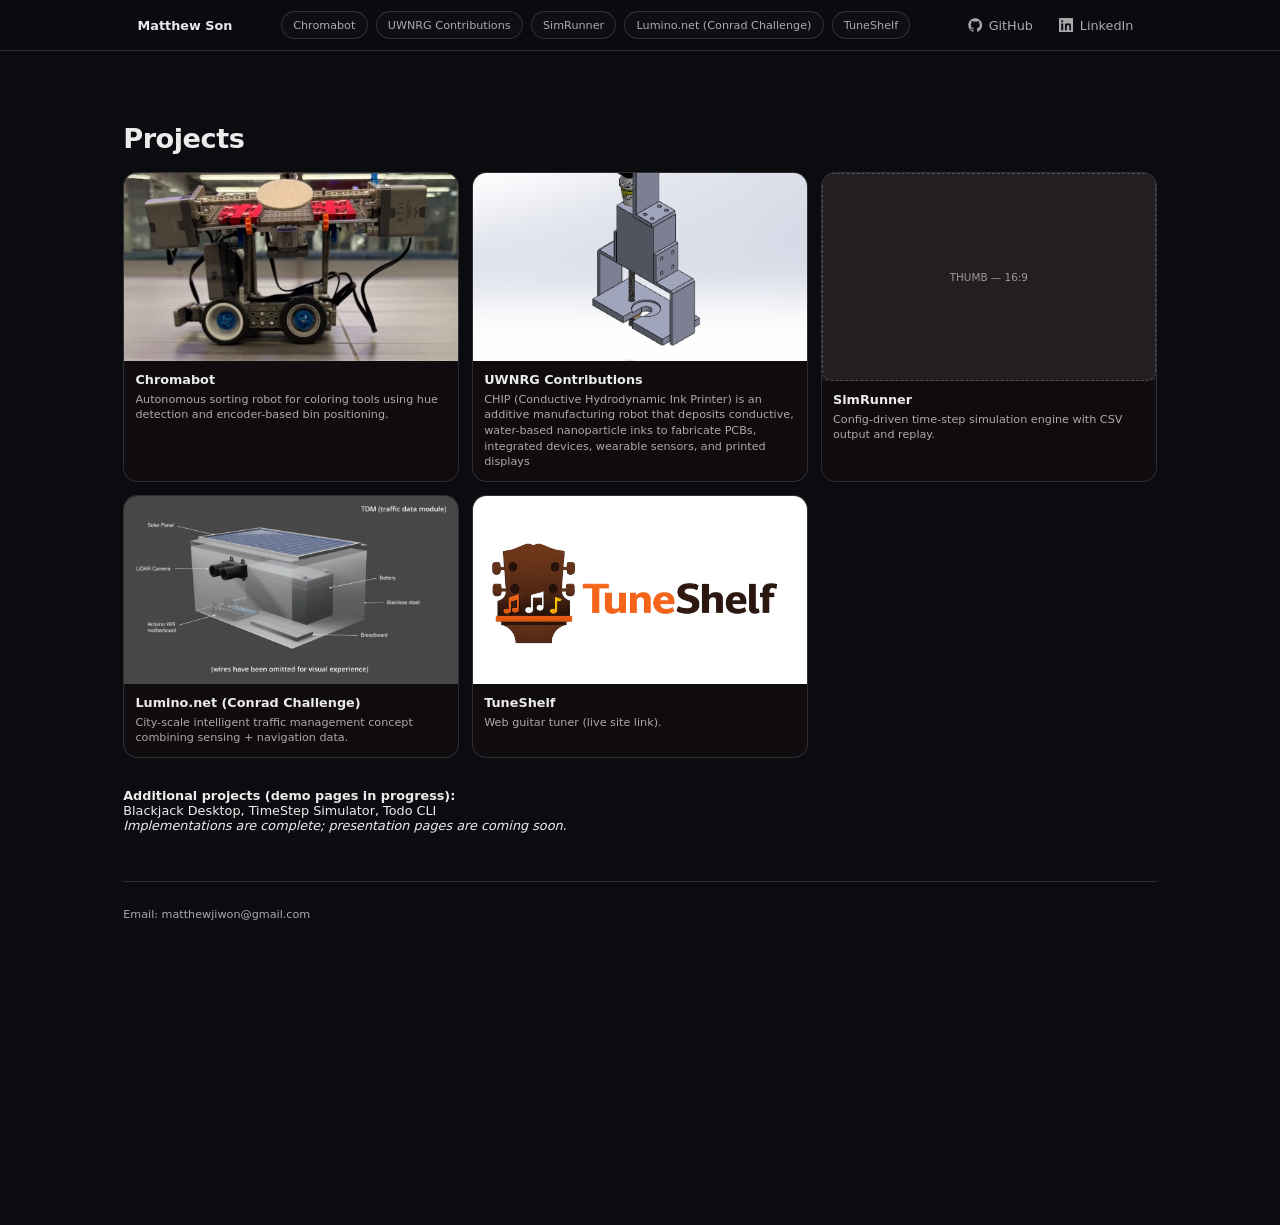
==== index.html @ 1062e2ce "upload 1" ====
<!doctype html>
<html lang="en">
<head>
  <meta charset="UTF-8" />
  <meta name="viewport" content="width=device-width, initial-scale=1.0" />
  <title>Matthew Son — Portfolio</title>

  <link rel="stylesheet" href="./styles.css" />
  <script defer src="./projects.js"></script>
  <script defer src="./site.js"></script>
</head>

<body>
  <header class="topbar">
    <div class="topbar-inner">
      <a class="brand" href="index.html">Matthew Son</a>

      <nav id="pillbar" class="pills" aria-label="Project navigation"></nav>

      <div class="links">
        <a class="link" href="https://github.com/Fahrenheit194" target="_blank" rel="noreferrer noopener">
          <svg class="link-icon" viewBox="0 0 24 24" aria-hidden="true">
            <path d="M12 .5C5.73.5.5 5.73.5 12c0 5.09 3.29 9.4 7.86 10.92.58.11.79-.25.79-.56 0-.28-.01-1.02-.02-2-3.2.7-3.88-1.54-3.88-1.54-.53-1.35-1.3-1.7-1.3-1.7-1.06-.72.08-.71.08-.71 1.17.08 1.79 1.2 1.79 1.2 1.04 1.78 2.72 1.26 3.38.97.11-.76.41-1.26.74-1.55-2.55-.29-5.23-1.28-5.23-5.7 0-1.26.45-2.3 1.2-3.11-.12-.29-.52-1.46.11-3.05 0 0 .98-.31 3.22 1.19.94-.26 1.95-.39 2.95-.39s2.01.13 2.95.39c2.24-1.5 3.22-1.19 3.22-1.19.63 1.59.24 2.76.12 3.05.75.81 1.2 1.85 1.2 3.11 0 4.43-2.68 5.41-5.24 5.69.42.36.8 1.09.8 2.2 0 1.58-.01 2.86-.01 3.25 0 .31.2.68.8.56C20.21 21.4 23.5 17.09 23.5 12 23.5 5.73 18.27.5 12 .5z"/>
          </svg>
          GitHub
        </a>
        <a class="link" href="https://www.linkedin.com/in/matthew-son-9945b1332/" target="_blank" rel="noreferrer noopener">
          <svg class="link-icon" viewBox="0 0 24 24" aria-hidden="true">
            <path d="M22.225 0H1.771C.792 0 0 .771 0 1.723v20.554C0 23.229.792 24 1.77 24h20.455C23.2 24 24 23.229 24 22.277V1.723C24 .771 23.2 0 22.225 0zM7.058 20.452H3.727V9h3.331v11.452zM5.337 7.433a1.825 1.825 0 1 1 0-3.649 1.825 1.825 0 0 1 0 3.649zM20.447 20.452H17.2V14.8c0-1.344-.027-3.073-1.873-3.073-1.873 0-2.16 1.462-2.16 2.973v5.752H9.92V9h3.115v1.561h.045c.434-.822 1.494-1.69 3.073-1.69 3.287 0 3.89 2.164 3.89 4.979v6.602z"/>
          </svg>
          LinkedIn
        </a>
      </div>
    </div>
  </header>

  <main class="page">
    <section class="intro">
      <h1>Projects</h1>
    </section>

    <section id="grid" class="cards"></section>

  <div class="projects-grid">
    <!-- project cards -->
  </div>

  <div class="projects-note">
    <br /><br /><strong>Additional projects (demo pages in progress):</strong><br />
    Blackjack Desktop, TimeStep Simulator, Todo CLI<br />
    <em>Implementations are complete; presentation pages are coming soon.</em>
  </div>

    <footer class="footer">
      <p>Email: <a href="mailto:matthewjiwon@gmail.com">matthewjiwon@gmail.com</a></p>
    </footer>
  </main>
</body>
</html>
---- styles.css ----
:root{
  --bg:#0b0c10;
  --text:rgba(255,255,255,0.92);
  --muted:rgba(255,255,255,0.65);
  --border:rgba(255,255,255,0.14);
  --panel:rgba(170, 23, 23, 0.03);
  --max: 1292px; /* allow three 420px cards + 2*16px gaps */
  --cards-max: calc(420px * 3 + 16px * 2);
}

*{ box-sizing:border-box; }
body{
  margin:0;
  font-family: system-ui, -apple-system, Segoe UI, Roboto, sans-serif;
  background:var(--bg);
  color:var(--text);
}
a{ color:inherit; text-decoration:none; }
a:hover{ text-decoration:underline; }

.page{
  max-width:var(--max);
  margin:0 auto;
  padding:90px 18px 60px;
}
@media (min-width: 900px){
  .page{
    /* shift content slightly left by removing side padding on wide screens */
    padding-left: 0;
    padding-right: 0;
  }
}

/* Top bar */
.topbar{
  position:sticky;
  top:0;
  z-index:10;
  background:rgba(11,12,16,0.88);
  border-bottom:1px solid var(--border);
  backdrop-filter: blur(10px);
}
.topbar-inner{
  max-width:var(--max);
  margin:0 auto;
  padding:12px 18px;
  display:grid;
  grid-template-columns:auto 1fr auto;
  gap:12px;
  align-items:center;
}
.brand{ font-weight:650; }

.links{ display:flex; gap:10px; }
.link{
  color:var(--muted);
  padding:8px 10px;
  border-radius:999px;
  border:1px solid transparent;
  display: inline-flex;
  align-items: center;
  gap: 8px;
}
.link:hover{
  text-decoration:underline;
  border-color:transparent;
  background:transparent;
}
.link-icon{
  width: 18px;
  height: 18px;
  display: block;
  fill: currentColor;
}

/* Pills */
.pills{
  display:flex;
  gap:10px;
  justify-content:center;
  overflow-x:auto;
  scrollbar-width:none;
  padding:2px 2px;
}
.pills::-webkit-scrollbar{ display:none; }

.pill{
  padding:8px 14px;
  border-radius:999px;
  border:1px solid var(--border);
  font-size:14px;
  color:var(--muted);
  white-space:nowrap;
  background:rgba(255,255,255,0.02);
}
.pill:hover{
  text-decoration:none;
  color:var(--text);
  background:rgba(255,255,255,0.06);
}
.pill.active{
  color:var(--text);
  background:rgba(255,255,255,0.10);
}

/* Intro */
.intro{
  width: min(100%, min(var(--max), var(--cards-max)));
  margin: 0 auto;
}
.intro h1{
  margin:0 0 8px;
  font-size:34px;
  letter-spacing:-0.6px;
}
.sub{
  margin:0;
  color:var(--muted);
}

/* Cards (home) */
.cards{
  margin-top:22px;
  display:grid;
  grid-template-columns:repeat(3, minmax(200px, 1fr));
  gap:16px;
  width: min(100%, min(var(--max), var(--cards-max)));
  margin-left:auto;
  margin-right:auto;
}
@media (max-width:860px){
  .cards{ grid-template-columns:1fr; }
  .topbar-inner{ grid-template-columns:1fr; justify-items:center; }
  .links{ justify-content:center; }
}

.card{
  border:1px solid var(--border);
  border-radius:18px;
  overflow:hidden;
  background:var(--panel);
}
.card:hover{ border-color:rgba(255,255,255,0.22); }

.card-media{
  aspect-ratio:16/9;
  background:rgba(255,255,255,0.05);
}
.card-media img{
  width:100%;
  height:100%;
  object-fit:cover;
  display:block;
}
.card-body{ padding:14px; }
.card-title{ font-weight:650; margin-bottom:6px; }
.card-sub{ color:var(--muted); font-size:14px; line-height:1.4; }

/* Project page head */
.project-head h2{
  margin:0 0 10px;
  font-size:28px;
  letter-spacing:-0.4px;
}
.one-liner{
  margin:0 0 12px;
  color:var(--muted);
  line-height:1.4;
}
.tags{
  display:flex;
  flex-wrap:wrap;
  gap:8px;
}
.tags span{
  font-size:12px;
  padding:6px 10px;
  border-radius:999px;
  border:1px solid var(--border);
  background:rgba(255,255,255,0.02);
  color:rgba(255,255,255,0.78);
}

/* Content grid blocks */
.grid{
  margin-top:18px;
  display:grid;
  grid-template-columns:1.2fr 1fr;
  gap:18px;
  align-items:start;
}
@media (max-width:860px){
  .grid{ grid-template-columns:1fr; }
}

.media, .block{
  border:1px solid var(--border);
  background:var(--panel);
  border-radius:16px;
  padding:12px;
  margin:0;
}
.wide{ grid-column:1 / -1; }

.block h3{ margin:0 0 8px; font-size:16px; }
.block p{ margin:0 0 10px; color:var(--muted); line-height:1.45; }
.block ul{ margin:0; padding-left:18px; color:rgba(255,255,255,0.80); line-height:1.5; }
.block li{ margin:6px 0; }

.img{
  width:100%;
  height:auto;
  display:block;
  border-radius:12px;
}

.media figcaption{
  margin-top:10px;
  color:var(--muted);
  font-size:12px;
  line-height:1.35;
}

/* Placeholder image*/
.ph{
  border-radius:12px;
  border:1px dashed rgba(255,255,255,0.22);
  background:rgba(255,255,255,0.03);
  min-height:260px;
  display:grid;
  place-items:center;
  padding:18px;
}
.wide .ph{ min-height:340px; }
.ph::before{
  content: attr(data-ph);
  color: rgba(255,255,255,0.55);
  font-size: 13px;
  text-align: center;
  line-height: 1.35;
}

/* Carousel */
.carousel-wrap{
  border:1px solid var(--border);
  border-radius:16px;
  padding:12px;
  background:var(--panel);
}
.carousel-head h3{ margin:0 0 6px; font-size:16px; }
.carousel-note{ margin:0 0 12px; color:var(--muted); font-size:14px; }

.carousel{
  display:grid;
  grid-auto-flow:column;
  grid-auto-columns:minmax(280px, 1fr);
  gap:14px;
  overflow-x:auto;
  scroll-snap-type:x mandatory;
  padding-bottom:6px;
  scrollbar-width:thin;
}
.carousel-item{ margin:0; scroll-snap-align:start; }
.carousel-item figcaption{
  margin-top:8px;
  color:var(--muted);
  font-size:12px;
  line-height:1.35;
}

.footer{
  margin-top:60px;
  border-top:1px solid var(--border);
  padding-top:18px;
  color:var(--muted);
  font-size:14px;
}

/* ===== Arrow carousel (single frame) ===== */
.carousel2-wrap{
  border:1px solid var(--border);
  border-radius:16px;
  padding:12px;
  background:var(--panel);
  outline: none;
}
.carousel2-head h3{ margin:0 0 6px; font-size:16px; }
.carousel2-note{ margin:0 0 12px; color:var(--muted); font-size:14px; }

.carousel2-frame{
  position: relative;
  border-radius: 14px;
  overflow: hidden;
  background: rgba(0,0,0,0.35);
  padding: 14px;
}

.carousel2-viewport{
  aspect-ratio: 1 / 1;
  width: 100%;
  max-width: 520px;
  margin: 0 auto;
  border-radius: 12px;
  overflow: hidden;
  background: rgba(0,0,0,0.25);
  display: grid;
  place-items: center;
}

.carousel2-img{
  width: 100%;
  height: 100%;
  object-fit: cover;
  display: block;
}

/* side cards height match */
.grid > .block{
  height: 100%;
}

.carousel2-btn{
  position:absolute;
  top:50%;
  transform:translateY(-50%);
  width:42px;
  height:42px;
  border-radius:999px;
  border:1px solid rgba(255,255,255,0.18);
  background:rgba(0,0,0,0.35);
  color:rgba(255,255,255,0.92);
  font-size:26px;
  line-height:1;
  cursor:pointer;
}
.carousel2-btn:hover{ background:rgba(0,0,0,0.55); }
.carousel2-btn:disabled{ opacity:0.4; cursor:default; }
.carousel2-btn.left{ left:12px; }
.carousel2-btn.right{ right:12px; }

.carousel2-caption{
  margin-top:10px;
  color:var(--muted);
  font-size:12px;
  line-height:1.35;
}

.carousel2-dots{
  margin-top:10px;
  display:flex;
  gap:8px;
}
.carousel2-dot{
  width:10px;
  height:10px;
  border-radius:999px;
  border:1px solid rgba(255,255,255,0.25);
  background:transparent;
  cursor:pointer;
}
.carousel2-dot.active{
  background:rgba(255,255,255,0.8);
  border-color:rgba(255,255,255,0.8);
}

/* video block */
.video-wrap{
  border:1px solid var(--border);
  border-radius:16px;
  padding:12px;
  background:var(--panel);
}
.video-head{
  margin:0 0 10px;
  font-size:16px;
}
.video{
  width:100%;
  border-radius:14px;
  display:block;
  background:black;
  aspect-ratio:16/9;
}
.video-caption{
  margin-top:10px;
  color:var(--muted);
  font-size:12px;
  line-height:1.35;
}

/* Global 80% visual scale */
html { zoom: 0.8; }

/* Fallback for browsers without zoom (e.g., Firefox) */
@supports not (zoom: 1){
  body{
    transform: scale(0.8);
    transform-origin: top center;
  }
}
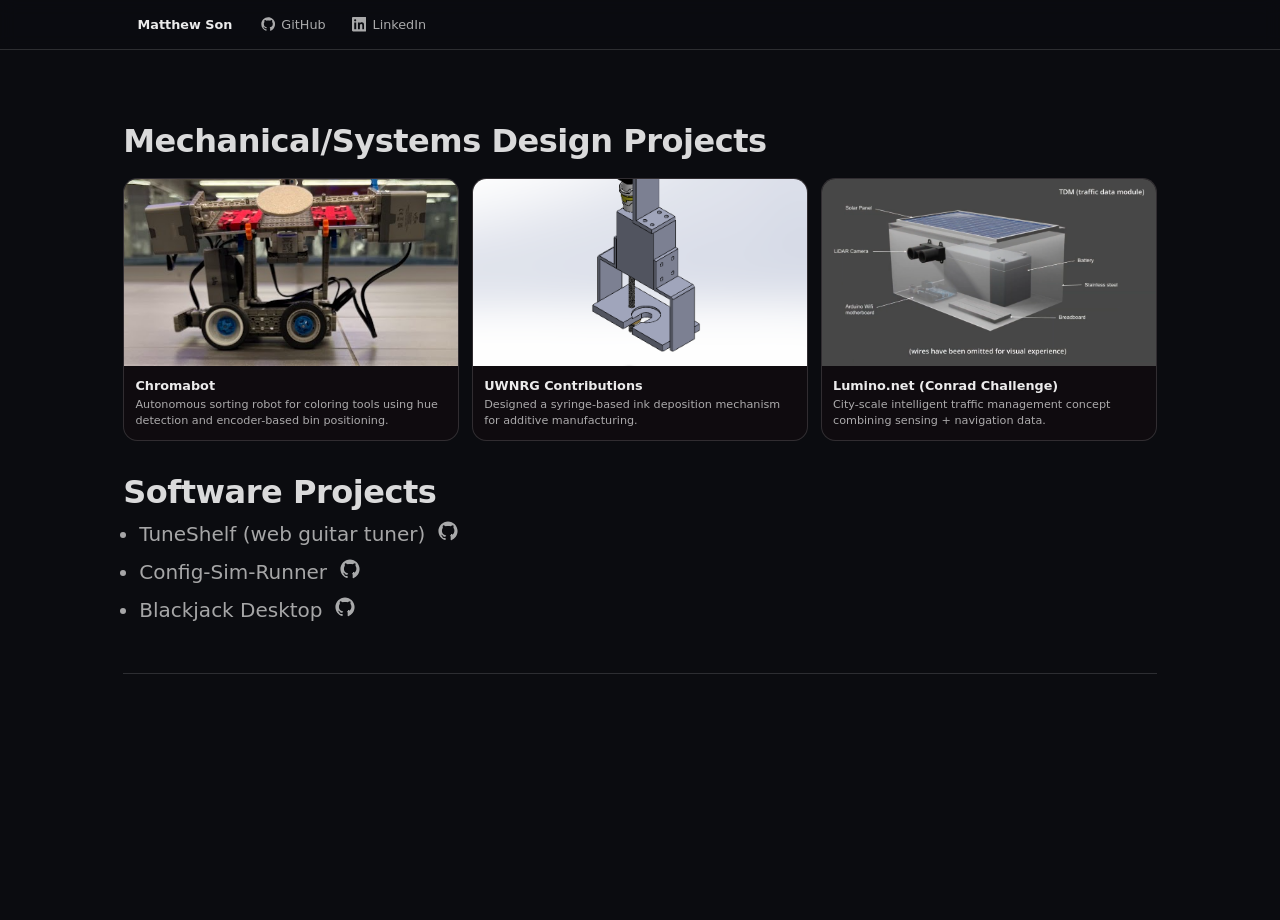
==== commit f407c11a: "pre app update" ====
--- a/index.html
+++ b/index.html
@@ -3,8 +3,9 @@
 <head>
   <meta charset="UTF-8" />
   <meta name="viewport" content="width=device-width, initial-scale=1.0" />
-  <title>Matthew Son — Portfolio</title>
+  <title>Matthew Son - Portfolio</title>
 
+  <link rel="icon" type="image/png" href="./assets/general/ms_favicon.png" />
   <link rel="stylesheet" href="./styles.css" />
   <script defer src="./projects.js"></script>
   <script defer src="./site.js"></script>
@@ -18,7 +19,7 @@
       <nav id="pillbar" class="pills" aria-label="Project navigation"></nav>
 
       <div class="links">
-        <a class="link" href="https://github.com/Fahrenheit194" target="_blank" rel="noreferrer noopener">
+        <a class="link" href="https://github.com/Fahrenheit199" target="_blank" rel="noreferrer noopener">
           <svg class="link-icon" viewBox="0 0 24 24" aria-hidden="true">
             <path d="M12 .5C5.73.5.5 5.73.5 12c0 5.09 3.29 9.4 7.86 10.92.58.11.79-.25.79-.56 0-.28-.01-1.02-.02-2-3.2.7-3.88-1.54-3.88-1.54-.53-1.35-1.3-1.7-1.3-1.7-1.06-.72.08-.71.08-.71 1.17.08 1.79 1.2 1.79 1.2 1.04 1.78 2.72 1.26 3.38.97.11-.76.41-1.26.74-1.55-2.55-.29-5.23-1.28-5.23-5.7 0-1.26.45-2.3 1.2-3.11-.12-.29-.52-1.46.11-3.05 0 0 .98-.31 3.22 1.19.94-.26 1.95-.39 2.95-.39s2.01.13 2.95.39c2.24-1.5 3.22-1.19 3.22-1.19.63 1.59.24 2.76.12 3.05.75.81 1.2 1.85 1.2 3.11 0 4.43-2.68 5.41-5.24 5.69.42.36.8 1.09.8 2.2 0 1.58-.01 2.86-.01 3.25 0 .31.2.68.8.56C20.21 21.4 23.5 17.09 23.5 12 23.5 5.73 18.27.5 12 .5z"/>
           </svg>
@@ -36,23 +37,34 @@
 
   <main class="page">
     <section class="intro">
-      <h1>Projects</h1>
+      <h1>Mechanical/Systems Design Projects</h1>
     </section>
 
     <section id="grid" class="cards"></section>
 
-  <div class="projects-grid">
-    <!-- project cards -->
-  </div>
-
-  <div class="projects-note">
-    <br /><br /><strong>Additional projects (demo pages in progress):</strong><br />
-    Blackjack Desktop, TimeStep Simulator, Todo CLI<br />
-    <em>Implementations are complete; presentation pages are coming soon.</em>
-  </div>
+    <!-- Software projects list -->
+    <section class="software">
+      <h2>Software Projects</h2>
+      <ul class="software-list">
+        <li><span class="software-name"><a href="https://tuneshelf.ca/" target="_blank" rel="noreferrer noopener">TuneShelf (web guitar tuner)</a></span>
+          <a class="software-icon" href="https://github.com/Fahrenheit194/TuneShelf" target="_blank" rel="noreferrer noopener" aria-label="Open TuneShelf on GitHub">
+            <svg viewBox="0 0 24 24" aria-hidden="true"><path d="M12 .5C5.73.5.5 5.73.5 12c0 5.09 3.29 9.4 7.86 10.92.58.11.79-.25.79-.56 0-.28-.01-1.02-.02-2-3.2.7-3.88-1.54-3.88-1.54-.53-1.35-1.3-1.7-1.3-1.7-1.06-.72.08-.71.08-.71 1.17.08 1.79 1.2 1.79 1.2 1.04 1.78 2.72 1.26 3.38.97.11-.76.41-1.26.74-1.55-2.55-.29-5.23-1.28-5.23-5.7 0-1.26.45-2.3 1.2-3.11-.12-.29-.52-1.46.11-3.05 0 0 .98-.31 3.22 1.19.94-.26 1.95-.39 2.95-.39s2.01.13 2.95.39c2.24-1.5 3.22-1.19 3.22-1.19.63 1.59.24 2.76.12 3.05.75.81 1.2 1.85 1.2 3.11 0 4.43-2.68 5.41-5.24 5.69.42.36.8 1.09.8 2.2 0 1.58-.01 2.86-.01 3.25 0 .31.2.68.8.56C20.21 21.4 23.5 17.09 23.5 12 23.5 5.73 18.27.5 12 .5z"/></svg>
+          </a>
+        </li>
+        <li><span class="software-name">Config-Sim-Runner</span>
+          <a class="software-icon" href="https://github.com/Fahrenheit194/config-sim-runner" target="_blank" rel="noreferrer noopener" aria-label="Open Config-Sim-Runner on GitHub">
+            <svg viewBox="0 0 24 24" aria-hidden="true"><path d="M12 .5C5.73.5.5 5.73.5 12c0 5.09 3.29 9.4 7.86 10.92.58.11.79-.25.79-.56 0-.28-.01-1.02-.02-2-3.2.7-3.88-1.54-3.88-1.54-.53-1.35-1.3-1.7-1.3-1.7-1.06-.72.08-.71.08-.71 1.17.08 1.79 1.2 1.79 1.2 1.04 1.78 2.72 1.26 3.38.97.11-.76.41-1.26.74-1.55-2.55-.29-5.23-1.28-5.23-5.7 0-1.26.45-2.3 1.2-3.11-.12-.29-.52-1.46.11-3.05 0 0 .98-.31 3.22 1.19.94-.26 1.95-.39 2.95-.39s2.01.13 2.95.39c2.24-1.5 3.22-1.19 3.22-1.19.63 1.59.24 2.76.12 3.05.75.81 1.2 1.85 1.2 3.11 0 4.43-2.68 5.41-5.24 5.69.42.36.8 1.09.8 2.2 0 1.58-.01 2.86-.01 3.25 0 .31.2.68.8.56C20.21 21.4 23.5 17.09 23.5 12 23.5 5.73 18.27.5 12 .5z"/></svg>
+          </a>
+        </li>
+        <li><span class="software-name">Blackjack Desktop</span>
+          <a class="software-icon" href="https://github.com/Fahrenheit194/BlackJack-Desktop" target="_blank" rel="noreferrer noopener" aria-label="Open Blackjack Desktop on GitHub">
+            <svg viewBox="0 0 24 24" aria-hidden="true"><path d="M12 .5C5.73.5.5 5.73.5 12c0 5.09 3.29 9.4 7.86 10.92.58.11.79-.25.79-.56 0-.28-.01-1.02-.02-2-3.2.7-3.88-1.54-3.88-1.54-.53-1.35-1.3-1.7-1.3-1.7-1.06-.72.08-.71.08-.71 1.17.08 1.79 1.2 1.79 1.2 1.04 1.78 2.72 1.26 3.38.97.11-.76.41-1.26.74-1.55-2.55-.29-5.23-1.28-5.23-5.7 0-1.26.45-2.3 1.2-3.11-.12-.29-.52-1.46.11-3.05 0 0 .98-.31 3.22 1.19.94-.26 1.95-.39 2.95-.39s2.01.13 2.95.39c2.24-1.5 3.22-1.19 3.22-1.19.63 1.59.24 2.76.12 3.05.75.81 1.2 1.85 1.2 3.11 0 4.43-2.68 5.41-5.24 5.69.42.36.8 1.09.8 2.2 0 1.58-.01 2.86-.01 3.25 0 .31.2.68.8.56C20.21 21.4 23.5 17.09 23.5 12 23.5 5.73 18.27.5 12 .5z"/></svg>
+          </a>
+        </li>
+      </ul>
+    </section>
 
     <footer class="footer">
-      <p>Email: <a href="mailto:matthewjiwon@gmail.com">matthewjiwon@gmail.com</a></p>
     </footer>
   </main>
 </body>
--- a/styles.css
+++ b/styles.css
@@ -46,7 +46,7 @@
   padding:12px 18px;
   display:grid;
   grid-template-columns:auto 1fr auto;
-  gap:12px;
+  gap:24px;
   align-items:center;
 }
 .brand{ font-weight:650; }
@@ -75,7 +75,7 @@
 
 /* Pills */
 .pills{
-  display:flex;
+  display:none;
   gap:10px;
   justify-content:center;
   overflow-x:auto;
@@ -110,8 +110,9 @@
 }
 .intro h1{
   margin:0 0 8px;
-  font-size:34px;
+  font-size:40px;
   letter-spacing:-0.6px;
+  color: rgba(255,255,255,0.85);
 }
 .sub{
   margin:0;
@@ -206,6 +207,7 @@
 .block p{ margin:0 0 10px; color:var(--muted); line-height:1.45; }
 .block ul{ margin:0; padding-left:18px; color:rgba(255,255,255,0.80); line-height:1.5; }
 .block li{ margin:6px 0; }
+.block li:first-child{ margin-top:50px; }
 
 .img{
   width:100%;
@@ -398,3 +400,42 @@
     transform-origin: top center;
   }
 }
+
+/* Software projects list */
+.software{
+  margin:40px auto 0;
+  width: min(100%, min(var(--max), var(--cards-max)));
+}
+.software h2{
+  margin:0 0 10px;
+  font-size:40px;
+  letter-spacing:-0.6px;
+  color: rgba(255,255,255,0.85);
+}
+.software-note{
+  margin:0 0 12px;
+  color:var(--muted);
+}
+.software-list{
+  list-style: disc;
+  margin:0;
+  padding-left:20px;
+  color:var(--text);
+  display:grid;
+  gap:10px;
+  font-size:25px;
+  line-height:1.5;
+  color: rgba(194, 194, 194, 0.85);
+}
+.software-icon{
+  display: inline-flex;
+  align-items: center;
+  margin-left: 8px;
+  color: var(--muted);
+}
+.software-icon svg{
+  width: 25px;
+  height: 25px;
+  display: block;
+  fill: currentColor;
+}
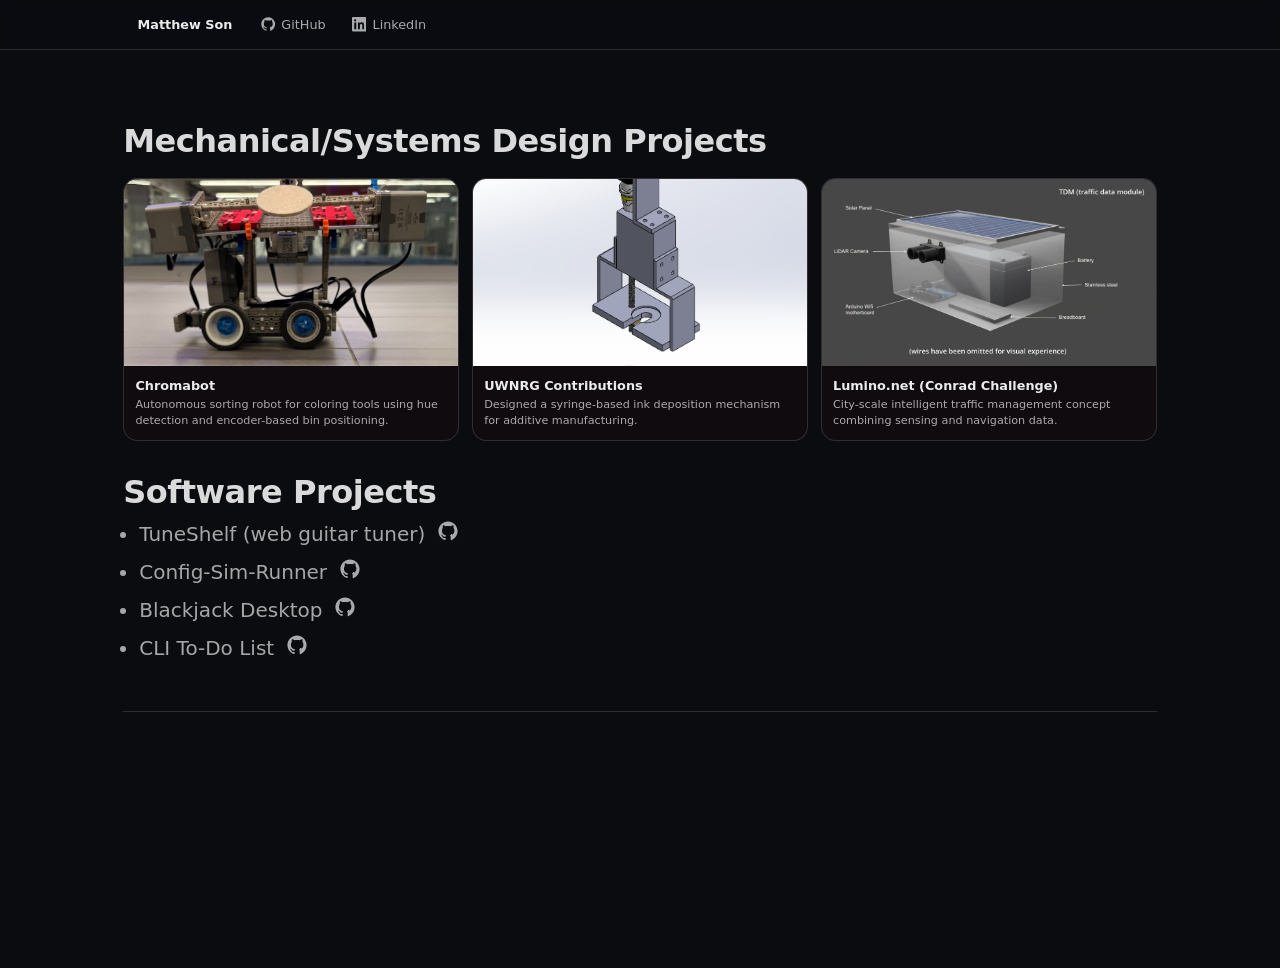
==== commit 40455460: "add python project" ====
--- a/index.html
+++ b/index.html
@@ -19,7 +19,7 @@
       <nav id="pillbar" class="pills" aria-label="Project navigation"></nav>
 
       <div class="links">
-        <a class="link" href="https://github.com/Fahrenheit199" target="_blank" rel="noreferrer noopener">
+        <a class="link" href="https://github.com/Fahrenheit194" target="_blank" rel="noreferrer noopener">
           <svg class="link-icon" viewBox="0 0 24 24" aria-hidden="true">
             <path d="M12 .5C5.73.5.5 5.73.5 12c0 5.09 3.29 9.4 7.86 10.92.58.11.79-.25.79-.56 0-.28-.01-1.02-.02-2-3.2.7-3.88-1.54-3.88-1.54-.53-1.35-1.3-1.7-1.3-1.7-1.06-.72.08-.71.08-.71 1.17.08 1.79 1.2 1.79 1.2 1.04 1.78 2.72 1.26 3.38.97.11-.76.41-1.26.74-1.55-2.55-.29-5.23-1.28-5.23-5.7 0-1.26.45-2.3 1.2-3.11-.12-.29-.52-1.46.11-3.05 0 0 .98-.31 3.22 1.19.94-.26 1.95-.39 2.95-.39s2.01.13 2.95.39c2.24-1.5 3.22-1.19 3.22-1.19.63 1.59.24 2.76.12 3.05.75.81 1.2 1.85 1.2 3.11 0 4.43-2.68 5.41-5.24 5.69.42.36.8 1.09.8 2.2 0 1.58-.01 2.86-.01 3.25 0 .31.2.68.8.56C20.21 21.4 23.5 17.09 23.5 12 23.5 5.73 18.27.5 12 .5z"/>
           </svg>
@@ -61,6 +61,11 @@
             <svg viewBox="0 0 24 24" aria-hidden="true"><path d="M12 .5C5.73.5.5 5.73.5 12c0 5.09 3.29 9.4 7.86 10.92.58.11.79-.25.79-.56 0-.28-.01-1.02-.02-2-3.2.7-3.88-1.54-3.88-1.54-.53-1.35-1.3-1.7-1.3-1.7-1.06-.72.08-.71.08-.71 1.17.08 1.79 1.2 1.79 1.2 1.04 1.78 2.72 1.26 3.38.97.11-.76.41-1.26.74-1.55-2.55-.29-5.23-1.28-5.23-5.7 0-1.26.45-2.3 1.2-3.11-.12-.29-.52-1.46.11-3.05 0 0 .98-.31 3.22 1.19.94-.26 1.95-.39 2.95-.39s2.01.13 2.95.39c2.24-1.5 3.22-1.19 3.22-1.19.63 1.59.24 2.76.12 3.05.75.81 1.2 1.85 1.2 3.11 0 4.43-2.68 5.41-5.24 5.69.42.36.8 1.09.8 2.2 0 1.58-.01 2.86-.01 3.25 0 .31.2.68.8.56C20.21 21.4 23.5 17.09 23.5 12 23.5 5.73 18.27.5 12 .5z"/></svg>
           </a>
         </li>
+        <li><span class="software-name">CLI To-Do List</span>
+          <a class="software-icon" href="https://github.com/Fahrenheit194/to-do_cli" target="_blank" rel="noreferrer noopener" aria-label="Open CLI To-Do List on GitHub">
+            <svg viewBox="0 0 24 24" aria-hidden="true"><path d="M12 .5C5.73.5.5 5.73.5 12c0 5.09 3.29 9.4 7.86 10.92.58.11.79-.25.79-.56 0-.28-.01-1.02-.02-2-3.2.7-3.88-1.54-3.88-1.54-.53-1.35-1.3-1.7-1.3-1.7-1.06-.72.08-.71.08-.71 1.17.08 1.79 1.2 1.79 1.2 1.04 1.78 2.72 1.26 3.38.97.11-.76.41-1.26.74-1.55-2.55-.29-5.23-1.28-5.23-5.7 0-1.26.45-2.3 1.2-3.11-.12-.29-.52-1.46.11-3.05 0 0 .98-.31 3.22 1.19.94-.26 1.95-.39 2.95-.39s2.01.13 2.95.39c2.24-1.5 3.22-1.19 3.22-1.19.63 1.59.24 2.76.12 3.05.75.81 1.2 1.85 1.2 3.11 0 4.43-2.68 5.41-5.24 5.69.42.36.8 1.09.8 2.2 0 1.58-.01 2.86-.01 3.25 0 .31.2.68.8.56C20.21 21.4 23.5 17.09 23.5 12 23.5 5.73 18.27.5 12 .5z"/></svg>
+          </a>
+        </li>
       </ul>
     </section>
 
@@ -69,3 +74,5 @@
   </main>
 </body>
 </html>
+
+
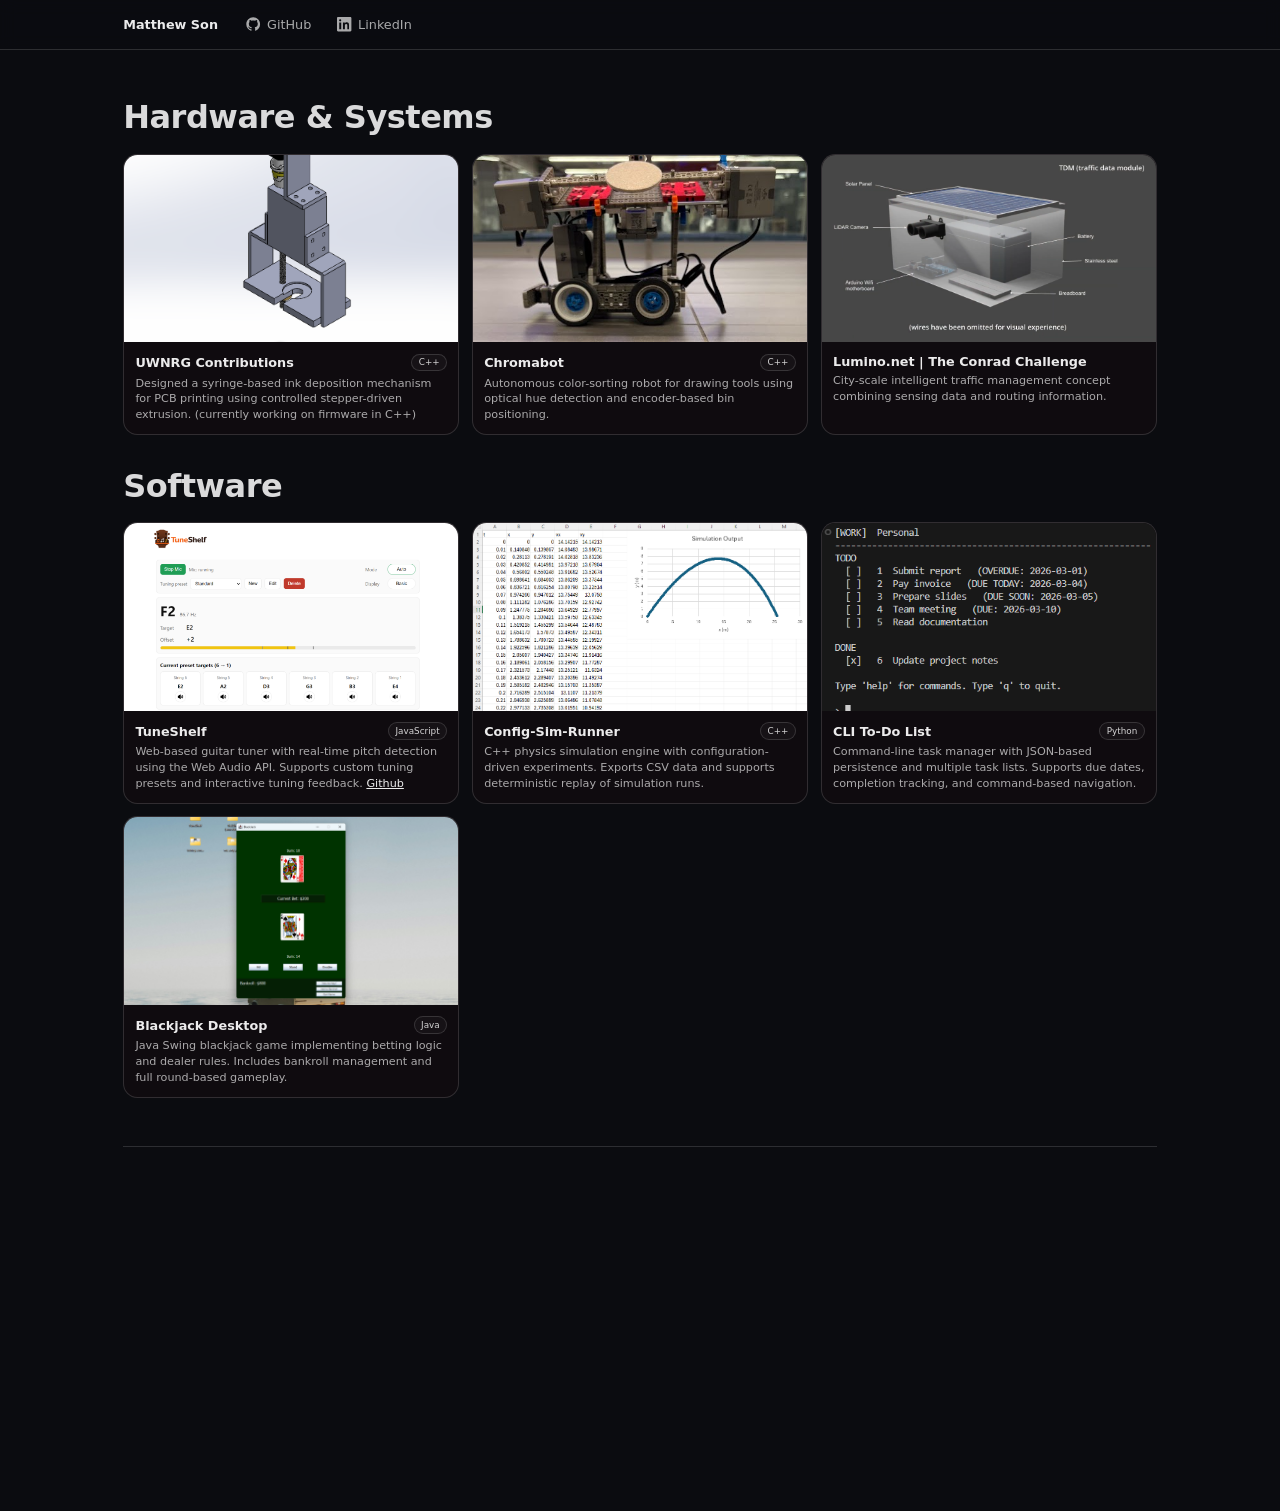
==== commit 6c298b11: "Add files via upload" ====
--- a/index.html
+++ b/index.html
@@ -37,36 +37,15 @@
 
   <main class="page">
     <section class="intro">
-      <h1>Mechanical/Systems Design Projects</h1>
+      <h1>Hardware & Systems</h1>
     </section>
 
-    <section id="grid" class="cards"></section>
+    <section id="grid-mech" class="cards"></section>
 
-    <!-- Software projects list -->
+    <!-- Software projects cards -->
     <section class="software">
-      <h2>Software Projects</h2>
-      <ul class="software-list">
-        <li><span class="software-name"><a href="https://tuneshelf.ca/" target="_blank" rel="noreferrer noopener">TuneShelf (web guitar tuner)</a></span>
-          <a class="software-icon" href="https://github.com/Fahrenheit194/TuneShelf" target="_blank" rel="noreferrer noopener" aria-label="Open TuneShelf on GitHub">
-            <svg viewBox="0 0 24 24" aria-hidden="true"><path d="M12 .5C5.73.5.5 5.73.5 12c0 5.09 3.29 9.4 7.86 10.92.58.11.79-.25.79-.56 0-.28-.01-1.02-.02-2-3.2.7-3.88-1.54-3.88-1.54-.53-1.35-1.3-1.7-1.3-1.7-1.06-.72.08-.71.08-.71 1.17.08 1.79 1.2 1.79 1.2 1.04 1.78 2.72 1.26 3.38.97.11-.76.41-1.26.74-1.55-2.55-.29-5.23-1.28-5.23-5.7 0-1.26.45-2.3 1.2-3.11-.12-.29-.52-1.46.11-3.05 0 0 .98-.31 3.22 1.19.94-.26 1.95-.39 2.95-.39s2.01.13 2.95.39c2.24-1.5 3.22-1.19 3.22-1.19.63 1.59.24 2.76.12 3.05.75.81 1.2 1.85 1.2 3.11 0 4.43-2.68 5.41-5.24 5.69.42.36.8 1.09.8 2.2 0 1.58-.01 2.86-.01 3.25 0 .31.2.68.8.56C20.21 21.4 23.5 17.09 23.5 12 23.5 5.73 18.27.5 12 .5z"/></svg>
-          </a>
-        </li>
-        <li><span class="software-name">Config-Sim-Runner</span>
-          <a class="software-icon" href="https://github.com/Fahrenheit194/config-sim-runner" target="_blank" rel="noreferrer noopener" aria-label="Open Config-Sim-Runner on GitHub">
-            <svg viewBox="0 0 24 24" aria-hidden="true"><path d="M12 .5C5.73.5.5 5.73.5 12c0 5.09 3.29 9.4 7.86 10.92.58.11.79-.25.79-.56 0-.28-.01-1.02-.02-2-3.2.7-3.88-1.54-3.88-1.54-.53-1.35-1.3-1.7-1.3-1.7-1.06-.72.08-.71.08-.71 1.17.08 1.79 1.2 1.79 1.2 1.04 1.78 2.72 1.26 3.38.97.11-.76.41-1.26.74-1.55-2.55-.29-5.23-1.28-5.23-5.7 0-1.26.45-2.3 1.2-3.11-.12-.29-.52-1.46.11-3.05 0 0 .98-.31 3.22 1.19.94-.26 1.95-.39 2.95-.39s2.01.13 2.95.39c2.24-1.5 3.22-1.19 3.22-1.19.63 1.59.24 2.76.12 3.05.75.81 1.2 1.85 1.2 3.11 0 4.43-2.68 5.41-5.24 5.69.42.36.8 1.09.8 2.2 0 1.58-.01 2.86-.01 3.25 0 .31.2.68.8.56C20.21 21.4 23.5 17.09 23.5 12 23.5 5.73 18.27.5 12 .5z"/></svg>
-          </a>
-        </li>
-        <li><span class="software-name">Blackjack Desktop</span>
-          <a class="software-icon" href="https://github.com/Fahrenheit194/BlackJack-Desktop" target="_blank" rel="noreferrer noopener" aria-label="Open Blackjack Desktop on GitHub">
-            <svg viewBox="0 0 24 24" aria-hidden="true"><path d="M12 .5C5.73.5.5 5.73.5 12c0 5.09 3.29 9.4 7.86 10.92.58.11.79-.25.79-.56 0-.28-.01-1.02-.02-2-3.2.7-3.88-1.54-3.88-1.54-.53-1.35-1.3-1.7-1.3-1.7-1.06-.72.08-.71.08-.71 1.17.08 1.79 1.2 1.79 1.2 1.04 1.78 2.72 1.26 3.38.97.11-.76.41-1.26.74-1.55-2.55-.29-5.23-1.28-5.23-5.7 0-1.26.45-2.3 1.2-3.11-.12-.29-.52-1.46.11-3.05 0 0 .98-.31 3.22 1.19.94-.26 1.95-.39 2.95-.39s2.01.13 2.95.39c2.24-1.5 3.22-1.19 3.22-1.19.63 1.59.24 2.76.12 3.05.75.81 1.2 1.85 1.2 3.11 0 4.43-2.68 5.41-5.24 5.69.42.36.8 1.09.8 2.2 0 1.58-.01 2.86-.01 3.25 0 .31.2.68.8.56C20.21 21.4 23.5 17.09 23.5 12 23.5 5.73 18.27.5 12 .5z"/></svg>
-          </a>
-        </li>
-        <li><span class="software-name">CLI To-Do List</span>
-          <a class="software-icon" href="https://github.com/Fahrenheit194/to-do_cli" target="_blank" rel="noreferrer noopener" aria-label="Open CLI To-Do List on GitHub">
-            <svg viewBox="0 0 24 24" aria-hidden="true"><path d="M12 .5C5.73.5.5 5.73.5 12c0 5.09 3.29 9.4 7.86 10.92.58.11.79-.25.79-.56 0-.28-.01-1.02-.02-2-3.2.7-3.88-1.54-3.88-1.54-.53-1.35-1.3-1.7-1.3-1.7-1.06-.72.08-.71.08-.71 1.17.08 1.79 1.2 1.79 1.2 1.04 1.78 2.72 1.26 3.38.97.11-.76.41-1.26.74-1.55-2.55-.29-5.23-1.28-5.23-5.7 0-1.26.45-2.3 1.2-3.11-.12-.29-.52-1.46.11-3.05 0 0 .98-.31 3.22 1.19.94-.26 1.95-.39 2.95-.39s2.01.13 2.95.39c2.24-1.5 3.22-1.19 3.22-1.19.63 1.59.24 2.76.12 3.05.75.81 1.2 1.85 1.2 3.11 0 4.43-2.68 5.41-5.24 5.69.42.36.8 1.09.8 2.2 0 1.58-.01 2.86-.01 3.25 0 .31.2.68.8.56C20.21 21.4 23.5 17.09 23.5 12 23.5 5.73 18.27.5 12 .5z"/></svg>
-          </a>
-        </li>
-      </ul>
+      <h2>Software</h2>
+      <section id="grid-soft" class="cards"></section>
     </section>
 
     <footer class="footer">
@@ -74,5 +53,3 @@
   </main>
 </body>
 </html>
-
-
--- a/styles.css
+++ b/styles.css
@@ -21,7 +21,7 @@
 .page{
   max-width:var(--max);
   margin:0 auto;
-  padding:90px 18px 60px;
+  padding:60px 18px 60px;
 }
 @media (min-width: 900px){
   .page{
@@ -49,6 +49,12 @@
   gap:24px;
   align-items:center;
 }
+@media (min-width: 900px){
+  .topbar-inner{
+    padding-left: 0;
+    padding-right: 0;
+  }
+}
 .brand{ font-weight:650; }
 
 .links{ display:flex; gap:10px; }
@@ -140,8 +146,14 @@
   border-radius:18px;
   overflow:hidden;
   background:var(--panel);
-}
-.card:hover{ border-color:rgba(255,255,255,0.22); }
+  transition: border-color 160ms ease, box-shadow 160ms ease, transform 160ms ease;
+}
+.card:hover{
+  border-color:rgba(255,255,255,0.22);
+  text-decoration:none;
+  box-shadow: 0 0 25px rgba(255,255,255,0.28);
+  transform: translateY(0px) scale(1.01);
+}
 
 .card-media{
   aspect-ratio:16/9;
@@ -154,8 +166,31 @@
   display:block;
 }
 .card-body{ padding:14px; }
-.card-title{ font-weight:650; margin-bottom:6px; }
+.card-title-row{
+  display:flex;
+  align-items:center;
+  justify-content:space-between;
+  gap:8px;
+  margin-bottom:6px;
+}
+.card-title{ font-weight:650; margin-bottom:0; }
+.card-lang-tag{
+  font-size:11px;
+  line-height:1;
+  padding:4px 8px;
+  border-radius:999px;
+  border:1px solid var(--border);
+  color:rgba(255,255,255,0.82);
+  background:rgba(255,255,255,0.03);
+  white-space:nowrap;
+}
 .card-sub{ color:var(--muted); font-size:14px; line-height:1.4; }
+.card-sub-link{
+  text-decoration: underline;
+  cursor: pointer;
+  color: var(--text);
+}
+.card-sub-link:hover{ color: var(--text); }
 
 /* Project page head */
 .project-head h2{
